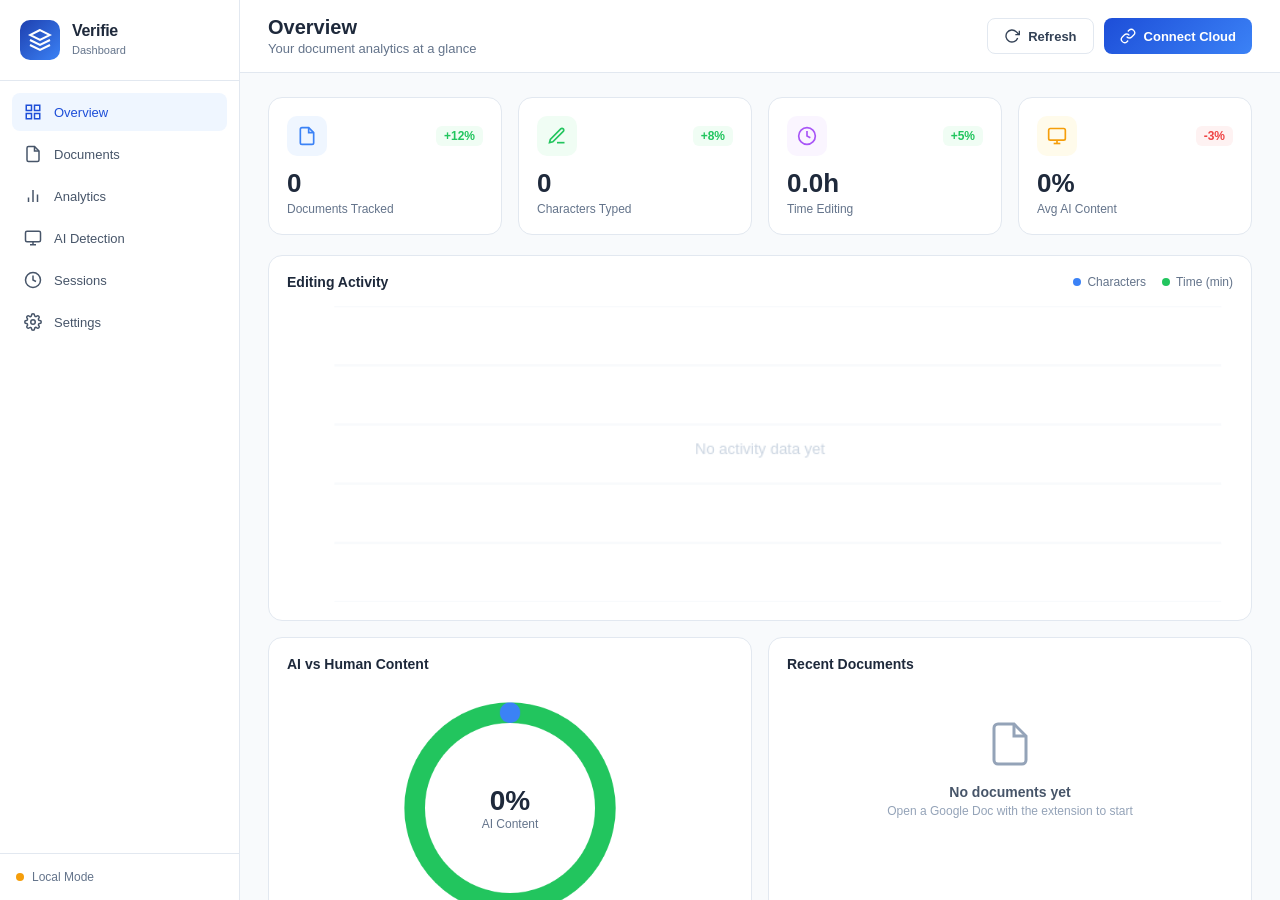
==== dashboard/index.html @ e0deba63 "Add shared services, dashboard, settings panel, and advanced tracking" ====
<!DOCTYPE html>
<html lang="en">
<head>
  <meta charset="UTF-8">
  <meta name="viewport" content="width=device-width, initial-scale=1.0">
  <title>Verifie Dashboard</title>
  <link rel="stylesheet" href="dashboard.css">
</head>
<body>
  <div class="app">
    <!-- Sidebar -->
    <aside class="sidebar">
      <div class="sidebar-header">
        <div class="logo-mark">
          <svg width="24" height="24" viewBox="0 0 24 24" fill="none" stroke="currentColor" stroke-width="2">
            <path d="M12 2L2 7l10 5 10-5-10-5z"></path>
            <path d="M2 17l10 5 10-5"></path>
            <path d="M2 12l10 5 10-5"></path>
          </svg>
        </div>
        <div class="logo-text">
          <h1>Verifie</h1>
          <span>Dashboard</span>
        </div>
      </div>

      <nav class="sidebar-nav">
        <button class="nav-item active" data-view="overview">
          <svg width="18" height="18" viewBox="0 0 24 24" fill="none" stroke="currentColor" stroke-width="2">
            <rect x="3" y="3" width="7" height="7"></rect>
            <rect x="14" y="3" width="7" height="7"></rect>
            <rect x="14" y="14" width="7" height="7"></rect>
            <rect x="3" y="14" width="7" height="7"></rect>
          </svg>
          Overview
        </button>
        <button class="nav-item" data-view="documents">
          <svg width="18" height="18" viewBox="0 0 24 24" fill="none" stroke="currentColor" stroke-width="2">
            <path d="M14 2H6a2 2 0 0 0-2 2v16a2 2 0 0 0 2 2h12a2 2 0 0 0 2-2V8z"></path>
            <polyline points="14 2 14 8 20 8"></polyline>
          </svg>
          Documents
        </button>
        <button class="nav-item" data-view="analytics">
          <svg width="18" height="18" viewBox="0 0 24 24" fill="none" stroke="currentColor" stroke-width="2">
            <line x1="18" y1="20" x2="18" y2="10"></line>
            <line x1="12" y1="20" x2="12" y2="4"></line>
            <line x1="6" y1="20" x2="6" y2="14"></line>
          </svg>
          Analytics
        </button>
        <button class="nav-item" data-view="ai-detection">
          <svg width="18" height="18" viewBox="0 0 24 24" fill="none" stroke="currentColor" stroke-width="2">
            <rect x="2" y="3" width="20" height="14" rx="2"></rect>
            <path d="M8 21h8"></path>
            <path d="M12 17v4"></path>
          </svg>
          AI Detection
        </button>
        <button class="nav-item" data-view="sessions">
          <svg width="18" height="18" viewBox="0 0 24 24" fill="none" stroke="currentColor" stroke-width="2">
            <circle cx="12" cy="12" r="10"></circle>
            <polyline points="12 6 12 12 16 14"></polyline>
          </svg>
          Sessions
        </button>
        <button class="nav-item" data-view="settings">
          <svg width="18" height="18" viewBox="0 0 24 24" fill="none" stroke="currentColor" stroke-width="2">
            <circle cx="12" cy="12" r="3"></circle>
            <path d="M19.4 15a1.65 1.65 0 0 0 .33 1.82l.06.06a2 2 0 0 1 0 2.83 2 2 0 0 1-2.83 0l-.06-.06a1.65 1.65 0 0 0-1.82-.33 1.65 1.65 0 0 0-1 1.51V21a2 2 0 0 1-2 2 2 2 0 0 1-2-2v-.09A1.65 1.65 0 0 0 9 19.4a1.65 1.65 0 0 0-1.82.33l-.06.06a2 2 0 0 1-2.83 0 2 2 0 0 1 0-2.83l.06-.06A1.65 1.65 0 0 0 4.68 15a1.65 1.65 0 0 0-1.51-1H3a2 2 0 0 1-2-2 2 2 0 0 1 2-2h.09A1.65 1.65 0 0 0 4.6 9a1.65 1.65 0 0 0-.33-1.82l-.06-.06a2 2 0 0 1 0-2.83 2 2 0 0 1 2.83 0l.06.06A1.65 1.65 0 0 0 9 4.68a1.65 1.65 0 0 0 1-1.51V3a2 2 0 0 1 2-2 2 2 0 0 1 2 2v.09a1.65 1.65 0 0 0 1 1.51 1.65 1.65 0 0 0 1.82-.33l.06-.06a2 2 0 0 1 2.83 0 2 2 0 0 1 0 2.83l-.06.06a1.65 1.65 0 0 0-.33 1.82V9a1.65 1.65 0 0 0 1.51 1H21a2 2 0 0 1 2 2 2 2 0 0 1-2 2h-.09a1.65 1.65 0 0 0-1.51 1z"></path>
          </svg>
          Settings
        </button>
      </nav>

      <div class="sidebar-footer">
        <div class="connection-status" id="connection-status">
          <div class="status-dot"></div>
          <span>Local Mode</span>
        </div>
      </div>
    </aside>

    <!-- Main Content -->
    <main class="main">
      <header class="topbar">
        <div class="topbar-title">
          <h2 id="view-title">Overview</h2>
          <p id="view-subtitle">Your document analytics at a glance</p>
        </div>
        <div class="topbar-actions">
          <button class="btn-secondary" id="btn-refresh">
            <svg width="16" height="16" viewBox="0 0 24 24" fill="none" stroke="currentColor" stroke-width="2">
              <polyline points="23 4 23 10 17 10"></polyline>
              <path d="M20.49 15a9 9 0 1 1-2.12-9.36L23 10"></path>
            </svg>
            Refresh
          </button>
          <button class="btn-primary" id="btn-connect">
            <svg width="16" height="16" viewBox="0 0 24 24" fill="none" stroke="currentColor" stroke-width="2">
              <path d="M10 13a5 5 0 0 0 7.54.54l3-3a5 5 0 0 0-7.07-7.07l-1.72 1.71"></path>
              <path d="M14 11a5 5 0 0 0-7.54-.54l-3 3a5 5 0 0 0 7.07 7.07l1.71-1.71"></path>
            </svg>
            Connect Cloud
          </button>
        </div>
      </header>

      <div class="content">
        <!-- Overview View -->
        <div class="view active" id="view-overview">
          <div class="stat-grid">
            <div class="stat-card">
              <div class="stat-card-header">
                <div class="stat-card-icon blue">
                  <svg width="20" height="20" viewBox="0 0 24 24" fill="none" stroke="currentColor" stroke-width="2">
                    <path d="M14 2H6a2 2 0 0 0-2 2v16a2 2 0 0 0 2 2h12a2 2 0 0 0 2-2V8z"></path>
                    <polyline points="14 2 14 8 20 8"></polyline>
                  </svg>
                </div>
                <span class="stat-trend up">+12%</span>
              </div>
              <div class="stat-value" id="overview-docs">0</div>
              <div class="stat-label">Documents Tracked</div>
            </div>

            <div class="stat-card">
              <div class="stat-card-header">
                <div class="stat-card-icon green">
                  <svg width="20" height="20" viewBox="0 0 24 24" fill="none" stroke="currentColor" stroke-width="2">
                    <path d="M12 20h9"></path>
                    <path d="M16.5 3.5a2.121 2.121 0 0 1 3 3L7 19l-4 1 1-4L16.5 3.5z"></path>
                  </svg>
                </div>
                <span class="stat-trend up">+8%</span>
              </div>
              <div class="stat-value" id="overview-chars">0</div>
              <div class="stat-label">Characters Typed</div>
            </div>

            <div class="stat-card">
              <div class="stat-card-header">
                <div class="stat-card-icon purple">
                  <svg width="20" height="20" viewBox="0 0 24 24" fill="none" stroke="currentColor" stroke-width="2">
                    <circle cx="12" cy="12" r="10"></circle>
                    <polyline points="12 6 12 12 16 14"></polyline>
                  </svg>
                </div>
                <span class="stat-trend up">+5%</span>
              </div>
              <div class="stat-value" id="overview-time">0h</div>
              <div class="stat-label">Time Editing</div>
            </div>

            <div class="stat-card">
              <div class="stat-card-header">
                <div class="stat-card-icon orange">
                  <svg width="20" height="20" viewBox="0 0 24 24" fill="none" stroke="currentColor" stroke-width="2">
                    <rect x="2" y="3" width="20" height="14" rx="2"></rect>
                    <path d="M8 21h8"></path>
                    <path d="M12 17v4"></path>
                  </svg>
                </div>
                <span class="stat-trend down">-3%</span>
              </div>
              <div class="stat-value" id="overview-ai">0%</div>
              <div class="stat-label">Avg AI Content</div>
            </div>
          </div>

          <div class="chart-row">
            <div class="chart-card wide">
              <div class="chart-header">
                <h3>Editing Activity</h3>
                <div class="chart-legend">
                  <span class="legend-item"><span class="legend-dot blue"></span>Characters</span>
                  <span class="legend-item"><span class="legend-dot green"></span>Time (min)</span>
                </div>
              </div>
              <canvas id="activity-chart" width="800" height="250"></canvas>
            </div>
          </div>

          <div class="chart-row">
            <div class="chart-card">
              <div class="chart-header">
                <h3>AI vs Human Content</h3>
              </div>
              <div class="donut-container">
                <canvas id="ai-donut" width="300" height="300"></canvas>
                <div class="donut-center">
                  <span class="donut-value" id="donut-ai-value">0%</span>
                  <span class="donut-label">AI Content</span>
                </div>
              </div>
            </div>

            <div class="chart-card">
              <div class="chart-header">
                <h3>Recent Documents</h3>
              </div>
              <div class="doc-list" id="recent-docs">
                <div class="empty-state">
                  <svg width="48" height="48" viewBox="0 0 24 24" fill="none" stroke="currentColor" stroke-width="1.5">
                    <path d="M14 2H6a2 2 0 0 0-2 2v16a2 2 0 0 0 2 2h12a2 2 0 0 0 2-2V8z"></path>
                    <polyline points="14 2 14 8 20 8"></polyline>
                  </svg>
                  <p>No documents yet</p>
                  <span>Open a Google Doc with the extension to start</span>
                </div>
              </div>
            </div>
          </div>
        </div>

        <!-- Documents View -->
        <div class="view" id="view-documents">
          <div class="toolbar">
            <div class="search-box">
              <svg width="16" height="16" viewBox="0 0 24 24" fill="none" stroke="currentColor" stroke-width="2">
                <circle cx="11" cy="11" r="8"></circle>
                <path d="M21 21l-4.35-4.35"></path>
              </svg>
              <input type="text" placeholder="Search documents..." id="search-docs">
            </div>
            <button class="btn-secondary" id="btn-export-all">
              <svg width="16" height="16" viewBox="0 0 24 24" fill="none" stroke="currentColor" stroke-width="2">
                <path d="M21 15v4a2 2 0 0 1-2 2H5a2 2 0 0 1-2-2v-4"></path>
                <polyline points="7 10 12 15 17 10"></polyline>
                <line x1="12" y1="15" x2="12" y2="3"></line>
              </svg>
              Export All
            </button>
          </div>
          <div class="doc-grid" id="doc-grid">
            <div class="empty-state large">
              <svg width="64" height="64" viewBox="0 0 24 24" fill="none" stroke="currentColor" stroke-width="1.5">
                <path d="M14 2H6a2 2 0 0 0-2 2v16a2 2 0 0 0 2 2h12a2 2 0 0 0 2-2V8z"></path>
                <polyline points="14 2 14 8 20 8"></polyline>
              </svg>
              <h3>No documents tracked yet</h3>
              <p>Install the Verifie extension and open a Google Doc to begin</p>
            </div>
          </div>
        </div>

        <!-- Analytics View -->
        <div class="view" id="view-analytics">
          <div class="chart-row">
            <div class="chart-card">
              <div class="chart-header">
                <h3>Writing Velocity</h3>
                <span class="chart-subtitle">Characters per minute</span>
              </div>
              <canvas id="velocity-chart" width="400" height="250"></canvas>
            </div>
            <div class="chart-card">
              <div class="chart-header">
                <h3>Peak Activity Hours</h3>
                <span class="chart-subtitle">By time of day</span>
              </div>
              <canvas id="hours-chart" width="400" height="250"></canvas>
            </div>
          </div>
          <div class="chart-row">
            <div class="chart-card wide">
              <div class="chart-header">
                <h3>Session Length Distribution</h3>
              </div>
              <canvas id="session-chart" width="800" height="250"></canvas>
            </div>
          </div>
        </div>

        <!-- AI Detection View -->
        <div class="view" id="view-ai-detection">
          <div class="ai-hero">
            <div class="ai-hero-content">
              <h3>AI Content Detection</h3>
              <p>Analyze your documents for AI-generated content using Hugging Face models or local heuristics</p>
              <div class="ai-mode-toggle">
                <button class="mode-btn active" data-mode="local">Local (Free)</button>
                <button class="mode-btn" data-mode="remote">Hugging Face API</button>
              </div>
            </div>
          </div>
          <div class="chart-row">
            <div class="chart-card">
              <div class="chart-header">
                <h3>Detection History</h3>
              </div>
              <canvas id="ai-history-chart" width="400" height="250"></canvas>
            </div>
            <div class="chart-card">
              <div class="chart-header">
                <h3>Model Status</h3>
              </div>
              <div class="model-status" id="model-status">
                <div class="model-item">
                  <div class="model-info">
                    <span class="model-name">Local Heuristics</span>
                    <span class="model-desc">Vocabulary, structure, burstiness analysis</span>
                  </div>
                  <span class="badge success">Active</span>
                </div>
                <div class="model-item">
                  <div class="model-info">
                    <span class="model-name">Hugging Face RoBERTa</span>
                    <span class="model-desc">Hello-SimpleAI/chatgpt-detector-roberta</span>
                  </div>
                  <span class="badge" id="hf-badge">Not configured</span>
                </div>
              </div>
            </div>
          </div>
        </div>

        <!-- Sessions View -->
        <div class="view" id="view-sessions">
          <div class="chart-row">
            <div class="chart-card wide">
              <div class="chart-header">
                <h3>Editing Sessions Timeline</h3>
                <span class="chart-subtitle" id="session-count">0 sessions</span>
              </div>
              <div class="session-timeline" id="session-timeline">
                <div class="empty-state">
                  <svg width="48" height="48" viewBox="0 0 24 24" fill="none" stroke="currentColor" stroke-width="1.5">
                    <circle cx="12" cy="12" r="10"></circle>
                    <polyline points="12 6 12 12 16 14"></polyline>
                  </svg>
                  <p>No sessions recorded</p>
                </div>
              </div>
            </div>
          </div>
        </div>

        <!-- Settings View -->
        <div class="view" id="view-settings">
          <div class="settings-grid">
            <div class="settings-card">
              <div class="settings-header">
                <h3>Cloud Sync (Supabase)</h3>
                <span class="badge" id="supabase-badge">Not configured</span>
              </div>
              <p class="settings-desc">Sync your data across devices using Supabase free tier (500MB)</p>
              <div class="form-group">
                <label>Project URL</label>
                <input type="text" id="input-supabase-url" placeholder="https://xxx.supabase.co">
              </div>
              <div class="form-group">
                <label>Anon Key</label>
                <input type="password" id="input-supabase-key" placeholder="eyJhbGciOiJI...">
              </div>
              <button class="btn-primary" id="btn-save-supabase">Save & Test Connection</button>
            </div>

            <div class="settings-card">
              <div class="settings-header">
                <h3>AI Detection (Hugging Face)</h3>
                <span class="badge" id="hf-badge-2">Not configured</span>
              </div>
              <p class="settings-desc">Use Hugging Face Inference API for accurate AI detection (30K chars/month free)</p>
              <div class="form-group">
                <label>API Token</label>
                <input type="password" id="input-hf-token" placeholder="hf_xxxxxxxxxxxx">
              </div>
              <button class="btn-primary" id="btn-save-hf">Save Token</button>
            </div>

            <div class="settings-card">
              <div class="settings-header">
                <h3>Google Docs API</h3>
                <span class="badge" id="gdocs-badge">Not configured</span>
              </div>
              <p class="settings-desc">Fetch real revision history from Google Docs (60 req/min free)</p>
              <div class="form-group">
                <label>Worker URL (proxy)</label>
                <input type="text" id="input-worker-url" placeholder="https://verifie.yourname.workers.dev">
              </div>
              <button class="btn-primary" id="btn-save-worker">Save</button>
            </div>

            <div class="settings-card">
              <div class="settings-header">
                <h3>Data Management</h3>
              </div>
              <p class="settings-desc">Export or clear your locally stored data</p>
              <div class="button-row">
                <button class="btn-secondary" id="btn-export-data">Export All Data</button>
                <button class="btn-danger" id="btn-clear-data">Clear Local Data</button>
              </div>
            </div>
          </div>
        </div>
      </div>
    </main>
  </div>

  <script src="../src/shared/config.js"></script>
  <script src="../src/shared/ai-detection.js"></script>
  <script src="dashboard.js"></script>
</body>
</html>
---- dashboard/dashboard.css ----
* {
  margin: 0;
  padding: 0;
  box-sizing: border-box;
}

:root {
  --blue-50: #eff6ff;
  --blue-100: #dbeafe;
  --blue-200: #bfdbfe;
  --blue-300: #93c5fd;
  --blue-400: #60a5fa;
  --blue-500: #3b82f6;
  --blue-600: #2563eb;
  --blue-700: #1d4ed8;
  --blue-800: #1e40af;
  --blue-900: #1e3a8a;
  --slate-50: #f8fafc;
  --slate-100: #f1f5f9;
  --slate-200: #e2e8f0;
  --slate-300: #cbd5e1;
  --slate-400: #94a3b8;
  --slate-500: #64748b;
  --slate-600: #475569;
  --slate-700: #334155;
  --slate-800: #1e293b;
  --green: #22c55e;
  --red: #ef4444;
  --orange: #f59e0b;
  --purple: #a855f7;
}

body {
  font-family: -apple-system, BlinkMacSystemFont, 'Segoe UI', Roboto, sans-serif;
  background: var(--slate-50);
  color: var(--slate-800);
  overflow: hidden;
}

.app {
  display: flex;
  height: 100vh;
}

/* Sidebar */
.sidebar {
  width: 240px;
  background: white;
  border-right: 1px solid var(--slate-200);
  display: flex;
  flex-direction: column;
  flex-shrink: 0;
}

.sidebar-header {
  display: flex;
  align-items: center;
  gap: 12px;
  padding: 20px;
  border-bottom: 1px solid var(--slate-200);
}

.logo-mark {
  width: 40px;
  height: 40px;
  background: linear-gradient(135deg, var(--blue-800) 0%, var(--blue-500) 100%);
  border-radius: 10px;
  display: flex;
  align-items: center;
  justify-content: center;
  color: white;
}

.logo-text h1 {
  font-size: 16px;
  font-weight: 700;
  color: var(--slate-800);
  letter-spacing: -0.3px;
}

.logo-text span {
  font-size: 11px;
  color: var(--slate-500);
}

.sidebar-nav {
  flex: 1;
  padding: 12px;
  display: flex;
  flex-direction: column;
  gap: 4px;
}

.nav-item {
  display: flex;
  align-items: center;
  gap: 12px;
  padding: 10px 12px;
  background: transparent;
  border: none;
  border-radius: 8px;
  font-size: 13px;
  font-weight: 500;
  color: var(--slate-600);
  cursor: pointer;
  transition: all 0.15s;
  text-align: left;
}

.nav-item:hover {
  background: var(--slate-100);
  color: var(--blue-700);
}

.nav-item.active {
  background: var(--blue-50);
  color: var(--blue-700);
}

.sidebar-footer {
  padding: 16px;
  border-top: 1px solid var(--slate-200);
}

.connection-status {
  display: flex;
  align-items: center;
  gap: 8px;
  font-size: 12px;
  color: var(--slate-500);
}

.status-dot {
  width: 8px;
  height: 8px;
  border-radius: 50%;
  background: var(--orange);
}

.connection-status.connected .status-dot {
  background: var(--green);
  animation: pulse 2s infinite;
}

@keyframes pulse {
  0% { box-shadow: 0 0 0 0 rgba(34, 197, 94, 0.4); }
  70% { box-shadow: 0 0 0 6px rgba(34, 197, 94, 0); }
  100% { box-shadow: 0 0 0 0 rgba(34, 197, 94, 0); }
}

/* Main */
.main {
  flex: 1;
  display: flex;
  flex-direction: column;
  overflow: hidden;
}

.topbar {
  display: flex;
  align-items: center;
  justify-content: space-between;
  padding: 16px 28px;
  background: white;
  border-bottom: 1px solid var(--slate-200);
}

.topbar-title h2 {
  font-size: 20px;
  font-weight: 700;
  color: var(--slate-800);
}

.topbar-title p {
  font-size: 13px;
  color: var(--slate-500);
  margin-top: 2px;
}

.topbar-actions {
  display: flex;
  gap: 10px;
}

.btn-primary, .btn-secondary, .btn-danger {
  display: inline-flex;
  align-items: center;
  gap: 8px;
  padding: 9px 16px;
  border: none;
  border-radius: 8px;
  font-size: 13px;
  font-weight: 600;
  cursor: pointer;
  transition: all 0.15s;
}

.btn-primary {
  background: linear-gradient(135deg, var(--blue-700) 0%, var(--blue-500) 100%);
  color: white;
}

.btn-primary:hover {
  box-shadow: 0 4px 12px rgba(59, 130, 246, 0.4);
}

.btn-secondary {
  background: white;
  color: var(--slate-700);
  border: 1px solid var(--slate-200);
}

.btn-secondary:hover {
  background: var(--slate-50);
  border-color: var(--slate-300);
}

.btn-danger {
  background: #fef2f2;
  color: var(--red);
  border: 1px solid #fecaca;
}

.btn-danger:hover {
  background: #fee2e2;
}

.content {
  flex: 1;
  overflow-y: auto;
  padding: 24px 28px;
}

.view {
  display: none;
}

.view.active {
  display: block;
}

/* Stat Grid */
.stat-grid {
  display: grid;
  grid-template-columns: repeat(4, 1fr);
  gap: 16px;
  margin-bottom: 20px;
}

.stat-card {
  background: white;
  border-radius: 14px;
  padding: 18px;
  border: 1px solid var(--slate-200);
}

.stat-card-header {
  display: flex;
  align-items: center;
  justify-content: space-between;
  margin-bottom: 14px;
}

.stat-card-icon {
  width: 40px;
  height: 40px;
  border-radius: 10px;
  display: flex;
  align-items: center;
  justify-content: center;
}

.stat-card-icon.blue { background: var(--blue-50); color: var(--blue-500); }
.stat-card-icon.green { background: #f0fdf4; color: var(--green); }
.stat-card-icon.purple { background: #faf5ff; color: var(--purple); }
.stat-card-icon.orange { background: #fffbeb; color: var(--orange); }

.stat-trend {
  font-size: 12px;
  font-weight: 600;
  padding: 3px 8px;
  border-radius: 6px;
}

.stat-trend.up {
  background: #f0fdf4;
  color: var(--green);
}

.stat-trend.down {
  background: #fef2f2;
  color: var(--red);
}

.stat-value {
  font-size: 26px;
  font-weight: 700;
  color: var(--slate-800);
  line-height: 1;
}

.stat-label {
  font-size: 12px;
  color: var(--slate-500);
  margin-top: 6px;
}

/* Charts */
.chart-row {
  display: grid;
  grid-template-columns: 1fr 1fr;
  gap: 16px;
  margin-bottom: 16px;
}

.chart-card {
  background: white;
  border-radius: 14px;
  padding: 18px;
  border: 1px solid var(--slate-200);
}

.chart-card.wide {
  grid-column: 1 / -1;
}

.chart-header {
  display: flex;
  align-items: center;
  justify-content: space-between;
  margin-bottom: 16px;
}

.chart-header h3 {
  font-size: 14px;
  font-weight: 600;
  color: var(--slate-800);
}

.chart-subtitle {
  font-size: 12px;
  color: var(--slate-500);
}

.chart-legend {
  display: flex;
  gap: 16px;
}

.legend-item {
  display: flex;
  align-items: center;
  gap: 6px;
  font-size: 12px;
  color: var(--slate-500);
}

.legend-dot {
  width: 8px;
  height: 8px;
  border-radius: 50%;
}

.legend-dot.blue { background: var(--blue-500); }
.legend-dot.green { background: var(--green); }

canvas {
  width: 100%;
  height: auto;
  display: block;
}

/* Donut */
.donut-container {
  position: relative;
  display: flex;
  justify-content: center;
  align-items: center;
  padding: 10px;
}

.donut-container canvas {
  width: 220px;
  height: 220px;
}

.donut-center {
  position: absolute;
  display: flex;
  flex-direction: column;
  align-items: center;
}

.donut-value {
  font-size: 28px;
  font-weight: 700;
  color: var(--slate-800);
}

.donut-label {
  font-size: 12px;
  color: var(--slate-500);
}

/* Document List */
.doc-list {
  display: flex;
  flex-direction: column;
  gap: 8px;
  max-height: 240px;
  overflow-y: auto;
}

.doc-item {
  display: flex;
  align-items: center;
  gap: 12px;
  padding: 12px;
  background: var(--slate-50);
  border-radius: 10px;
  cursor: pointer;
  transition: background 0.15s;
}

.doc-item:hover {
  background: var(--blue-50);
}

.doc-item-icon {
  width: 36px;
  height: 36px;
  background: var(--blue-100);
  color: var(--blue-600);
  border-radius: 8px;
  display: flex;
  align-items: center;
  justify-content: center;
  flex-shrink: 0;
}

.doc-item-info {
  flex: 1;
  min-width: 0;
}

.doc-item-title {
  font-size: 13px;
  font-weight: 600;
  color: var(--slate-800);
  white-space: nowrap;
  overflow: hidden;
  text-overflow: ellipsis;
}

.doc-item-meta {
  font-size: 11px;
  color: var(--slate-500);
  margin-top: 2px;
}

/* Empty State */
.empty-state {
  display: flex;
  flex-direction: column;
  align-items: center;
  justify-content: center;
  padding: 32px;
  color: var(--slate-400);
  text-align: center;
}

.empty-state.large {
  padding: 80px 32px;
}

.empty-state p {
  font-size: 14px;
  font-weight: 600;
  color: var(--slate-600);
  margin-top: 16px;
}

.empty-state span {
  font-size: 12px;
  color: var(--slate-400);
  margin-top: 4px;
}

.empty-state h3 {
  font-size: 16px;
  color: var(--slate-600);
  margin-top: 16px;
}

/* Toolbar */
.toolbar {
  display: flex;
  align-items: center;
  justify-content: space-between;
  margin-bottom: 20px;
  gap: 12px;
}

.search-box {
  display: flex;
  align-items: center;
  gap: 10px;
  padding: 10px 14px;
  background: white;
  border: 1px solid var(--slate-200);
  border-radius: 10px;
  flex: 1;
  max-width: 400px;
  color: var(--slate-400);
}

.search-box input {
  border: none;
  outline: none;
  font-size: 13px;
  width: 100%;
  color: var(--slate-800);
}

/* Doc Grid */
.doc-grid {
  display: grid;
  grid-template-columns: repeat(auto-fill, minmax(280px, 1fr));
  gap: 16px;
}

/* AI Hero */
.ai-hero {
  background: linear-gradient(135deg, var(--blue-800) 0%, var(--blue-500) 100%);
  border-radius: 14px;
  padding: 28px;
  margin-bottom: 20px;
  color: white;
}

.ai-hero-content h3 {
  font-size: 20px;
  font-weight: 700;
}

.ai-hero-content p {
  font-size: 14px;
  opacity: 0.9;
  margin-top: 6px;
  max-width: 600px;
}

.ai-mode-toggle {
  display: flex;
  gap: 8px;
  margin-top: 20px;
}

.mode-btn {
  padding: 8px 16px;
  background: rgba(255, 255, 255, 0.15);
  border: 1px solid rgba(255, 255, 255, 0.3);
  border-radius: 8px;
  color: white;
  font-size: 13px;
  font-weight: 500;
  cursor: pointer;
  transition: all 0.15s;
}

.mode-btn.active {
  background: white;
  color: var(--blue-700);
}

/* Model Status */
.model-status {
  display: flex;
  flex-direction: column;
  gap: 12px;
}

.model-item {
  display: flex;
  align-items: center;
  justify-content: space-between;
  padding: 14px;
  background: var(--slate-50);
  border-radius: 10px;
}

.model-info {
  display: flex;
  flex-direction: column;
  gap: 2px;
}

.model-name {
  font-size: 13px;
  font-weight: 600;
  color: var(--slate-800);
}

.model-desc {
  font-size: 11px;
  color: var(--slate-500);
}

.badge {
  font-size: 11px;
  font-weight: 600;
  padding: 4px 10px;
  border-radius: 6px;
  background: var(--slate-100);
  color: var(--slate-500);
}

.badge.success {
  background: #f0fdf4;
  color: var(--green);
}

/* Session Timeline */
.session-timeline {
  min-height: 300px;
}

/* Settings */
.settings-grid {
  display: grid;
  grid-template-columns: repeat(auto-fill, minmax(400px, 1fr));
  gap: 16px;
}

.settings-card {
  background: white;
  border-radius: 14px;
  padding: 22px;
  border: 1px solid var(--slate-200);
}

.settings-header {
  display: flex;
  align-items: center;
  justify-content: space-between;
  margin-bottom: 6px;
}

.settings-header h3 {
  font-size: 15px;
  font-weight: 600;
  color: var(--slate-800);
}

.settings-desc {
  font-size: 12px;
  color: var(--slate-500);
  margin-bottom: 16px;
  line-height: 1.5;
}

.form-group {
  margin-bottom: 12px;
}

.form-group label {
  display: block;
  font-size: 12px;
  font-weight: 600;
  color: var(--slate-600);
  margin-bottom: 6px;
}

.form-group input {
  width: 100%;
  padding: 10px 12px;
  border: 1px solid var(--slate-200);
  border-radius: 8px;
  font-size: 13px;
  outline: none;
  transition: border-color 0.15s;
}

.form-group input:focus {
  border-color: var(--blue-400);
  box-shadow: 0 0 0 3px rgba(59, 130, 246, 0.1);
}

.button-row {
  display: flex;
  gap: 10px;
}

/* Scrollbar */
::-webkit-scrollbar {
  width: 8px;
}

::-webkit-scrollbar-track {
  background: transparent;
}

::-webkit-scrollbar-thumb {
  background: var(--slate-300);
  border-radius: 4px;
}

::-webkit-scrollbar-thumb:hover {
  background: var(--slate-400);
}

/* Responsive */
@media (max-width: 1024px) {
  .stat-grid {
    grid-template-columns: repeat(2, 1fr);
  }
  .chart-row {
    grid-template-columns: 1fr;
  }
  .settings-grid {
    grid-template-columns: 1fr;
  }
}

@media (max-width: 768px) {
  .sidebar {
    display: none;
  }
  .stat-grid {
    grid-template-columns: 1fr;
  }
}
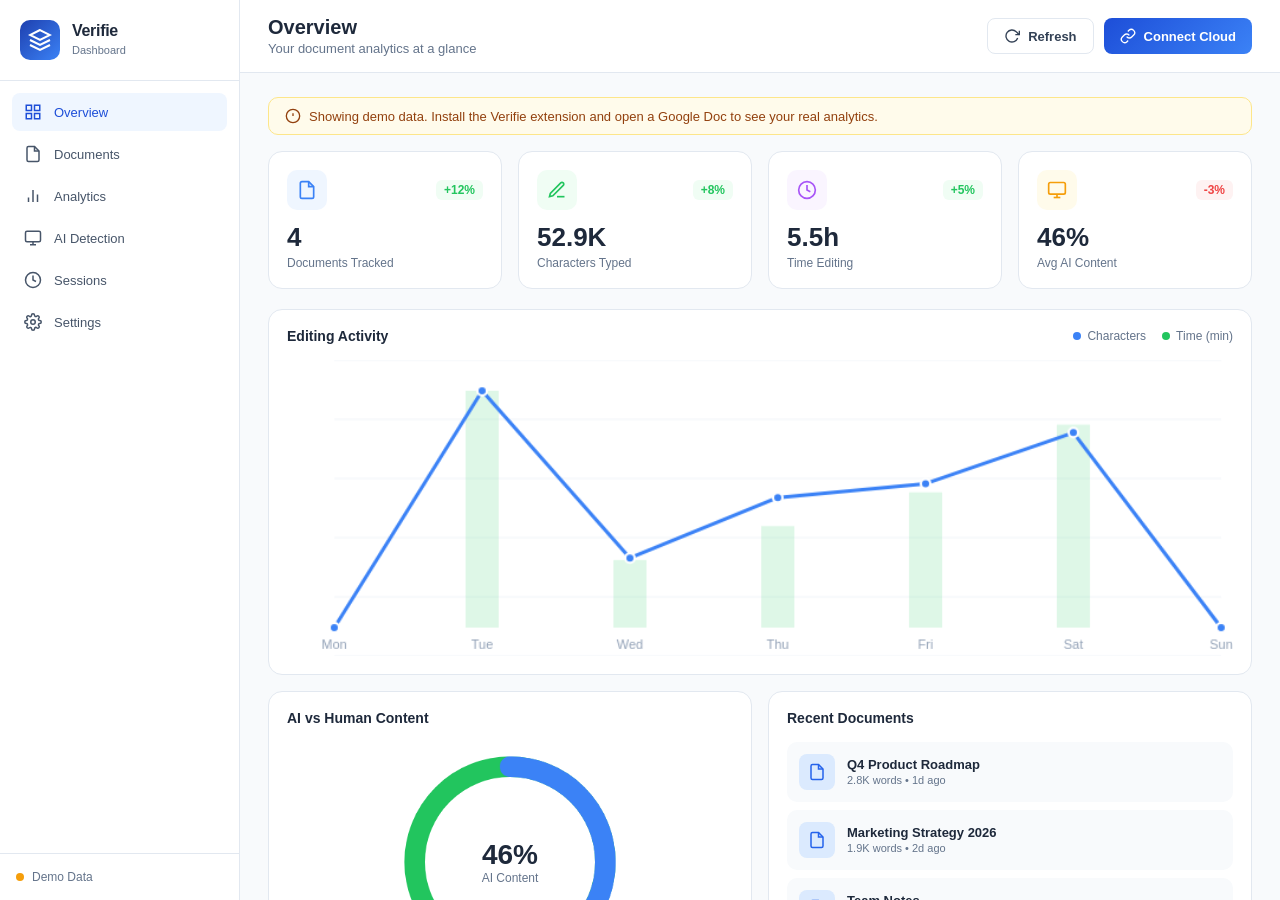
==== commit a5f5cd34: "Add real-time Google Docs reading, live stats, and dashboard integration" ====
--- a/dashboard/index.html
+++ b/dashboard/index.html
@@ -399,7 +399,7 @@
   </div>
 
   <script src="../src/shared/config.js"></script>
-  <script src="../src/shared/ai-detection.js"></script>
+  <script src="data.js"></script>
   <script src="dashboard.js"></script>
 </body>
 </html>
